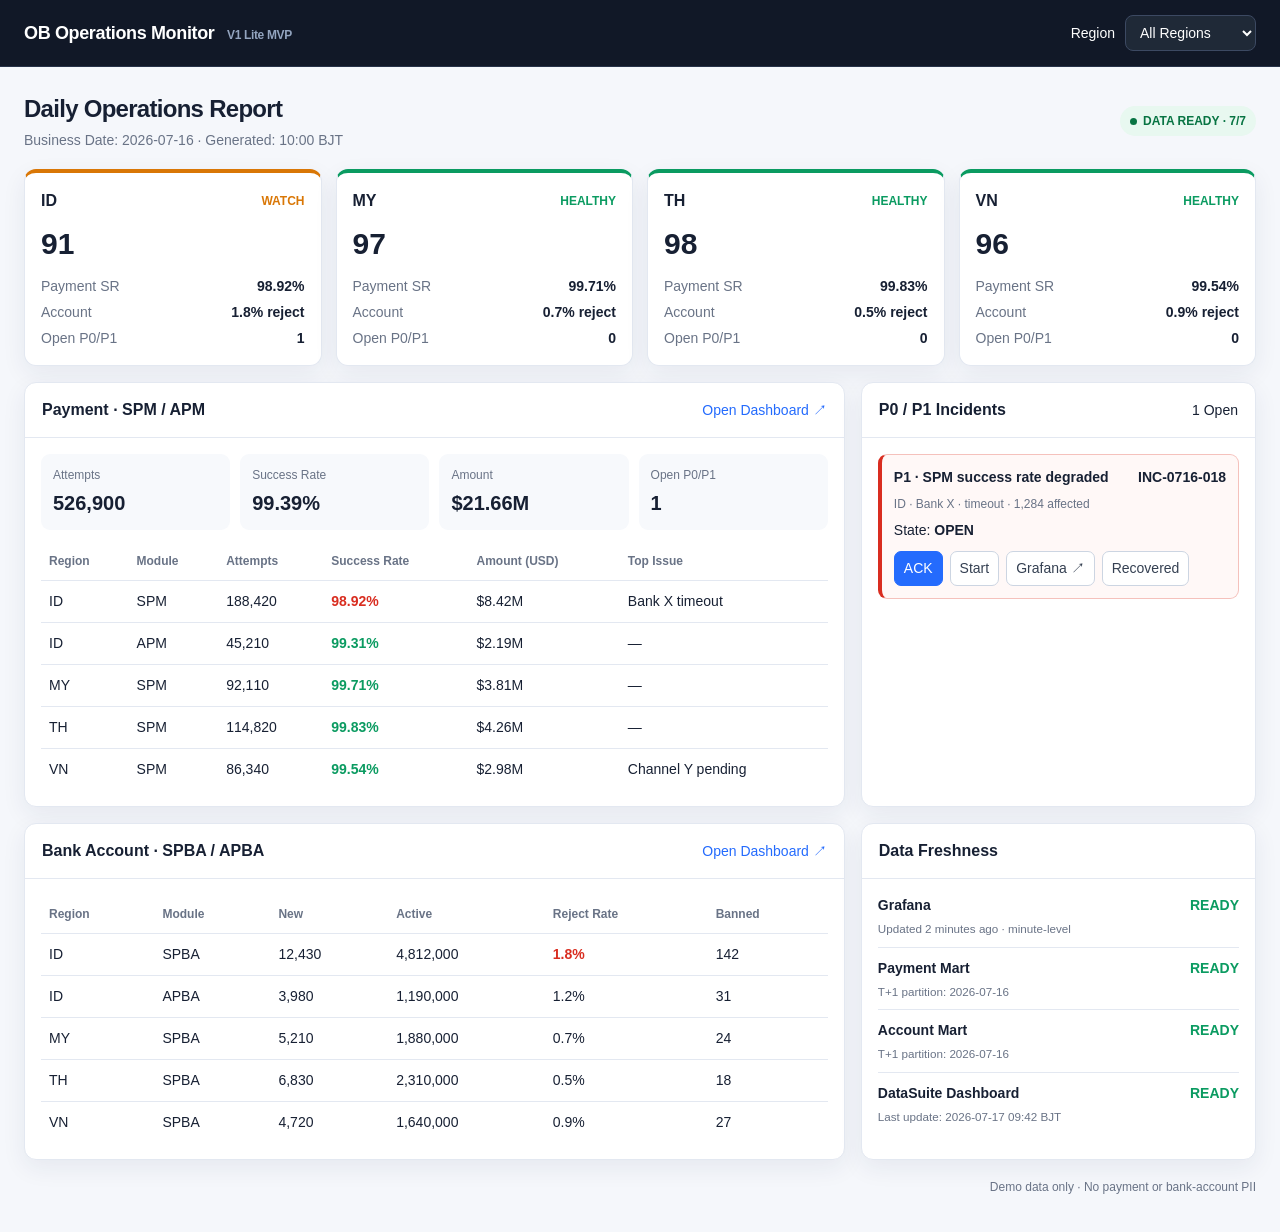
==== prototype/index.html @ 6aca32ee "feat: add minimal OB monitoring HTML MVP" ====
<!doctype html>
<html lang="zh-CN">
<head>
  <meta charset="utf-8">
  <meta name="viewport" content="width=device-width, initial-scale=1">
  <title>OB Operations Monitor · MVP</title>
  <style>
    :root {
      --bg: #f5f7fb;
      --panel: #ffffff;
      --text: #172033;
      --muted: #697386;
      --line: #e3e8f1;
      --blue: #246bfd;
      --green: #0b9b61;
      --amber: #d97706;
      --red: #d92d20;
      --shadow: 0 8px 24px rgba(35, 48, 78, .07);
    }

    * { box-sizing: border-box; }
    body {
      margin: 0;
      color: var(--text);
      background: var(--bg);
      font: 14px/1.5 Inter, ui-sans-serif, -apple-system, BlinkMacSystemFont, "Segoe UI", sans-serif;
    }
    a { color: var(--blue); text-decoration: none; }
    button, select { font: inherit; }

    header {
      color: white;
      background: #111827;
      border-bottom: 1px solid #273248;
    }
    .nav, main { max-width: 1280px; margin: auto; }
    .nav {
      min-height: 66px;
      padding: 14px 24px;
      display: flex;
      align-items: center;
      justify-content: space-between;
      gap: 16px;
    }
    .brand { font-size: 18px; font-weight: 800; letter-spacing: -.02em; }
    .brand small { color: #93a4bf; font-size: 12px; font-weight: 600; margin-left: 8px; }
    .controls { display: flex; align-items: center; gap: 10px; }
    select {
      border: 1px solid #3c4962;
      border-radius: 8px;
      padding: 8px 28px 8px 10px;
      color: white;
      background: #1f2937;
    }

    main { padding: 24px; }
    .statusbar {
      display: flex;
      justify-content: space-between;
      align-items: center;
      gap: 12px;
      margin-bottom: 18px;
    }
    h1 { margin: 0; font-size: 24px; letter-spacing: -.03em; }
    .subtitle { margin: 3px 0 0; color: var(--muted); }
    .badge {
      display: inline-flex;
      align-items: center;
      gap: 6px;
      border-radius: 999px;
      padding: 6px 10px;
      color: #087443;
      background: #e8f8f0;
      font-size: 12px;
      font-weight: 800;
    }
    .dot { width: 7px; height: 7px; border-radius: 50%; background: currentColor; }

    .regions { display: grid; grid-template-columns: repeat(4, 1fr); gap: 14px; }
    .card, .panel {
      background: var(--panel);
      border: 1px solid var(--line);
      border-radius: 12px;
      box-shadow: var(--shadow);
    }
    .region { padding: 16px; border-top: 4px solid var(--green); }
    .region.watch { border-top-color: var(--amber); }
    .region.danger { border-top-color: var(--red); }
    .region-head { display: flex; justify-content: space-between; align-items: center; }
    .region-name { font-size: 16px; font-weight: 850; }
    .health { font-size: 12px; font-weight: 800; color: var(--green); }
    .watch .health { color: var(--amber); }
    .danger .health { color: var(--red); }
    .score { margin: 8px 0 10px; font-size: 30px; font-weight: 850; }
    .metric-line { display: flex; justify-content: space-between; color: var(--muted); margin-top: 5px; }
    .metric-line strong { color: var(--text); }

    .grid { display: grid; grid-template-columns: 1.35fr .65fr; gap: 16px; margin-top: 16px; }
    .panel { overflow: hidden; }
    .panel-head {
      padding: 15px 17px;
      display: flex;
      align-items: center;
      justify-content: space-between;
      border-bottom: 1px solid var(--line);
    }
    .panel-head h2 { margin: 0; font-size: 16px; }
    .panel-body { padding: 16px; }
    .kpis { display: grid; grid-template-columns: repeat(4, 1fr); gap: 10px; }
    .kpi { padding: 12px; border-radius: 9px; background: #f7f9fc; }
    .kpi span { display: block; color: var(--muted); font-size: 12px; }
    .kpi strong { display: block; margin-top: 4px; font-size: 20px; }

    table { width: 100%; border-collapse: collapse; }
    th { color: var(--muted); font-size: 12px; font-weight: 700; text-align: left; }
    th, td { padding: 10px 8px; border-bottom: 1px solid var(--line); white-space: nowrap; }
    tbody tr:last-child td { border-bottom: 0; }
    .down { color: var(--red); font-weight: 750; }
    .up { color: var(--green); font-weight: 750; }

    .incident {
      border: 1px solid #f5c1bc;
      border-left: 4px solid var(--red);
      border-radius: 9px;
      padding: 12px;
      background: #fff8f7;
    }
    .incident-title { display: flex; justify-content: space-between; gap: 8px; font-weight: 800; }
    .incident-meta { margin: 7px 0; color: var(--muted); font-size: 12px; }
    .actions { display: flex; gap: 7px; margin-top: 10px; flex-wrap: wrap; }
    .btn {
      border: 1px solid #ccd5e2;
      border-radius: 7px;
      padding: 6px 9px;
      color: #354052;
      background: white;
      cursor: pointer;
    }
    .btn.primary { border-color: var(--blue); color: white; background: var(--blue); }
    .btn:disabled { opacity: .55; cursor: default; }
    .empty { padding: 24px 10px; text-align: center; color: var(--muted); }

    .freshness { display: grid; gap: 10px; }
    .source { display: grid; grid-template-columns: 1fr auto; gap: 4px; padding-bottom: 9px; border-bottom: 1px solid var(--line); }
    .source:last-child { padding-bottom: 0; border: 0; }
    .source small { color: var(--muted); grid-column: 1 / -1; }
    .ready { color: var(--green); font-weight: 800; }
    .delayed { color: var(--amber); font-weight: 800; }

    .footnote { color: var(--muted); text-align: right; font-size: 12px; margin-top: 18px; }

    @media (max-width: 960px) {
      .regions { grid-template-columns: repeat(2, 1fr); }
      .grid { grid-template-columns: 1fr; }
    }
    @media (max-width: 600px) {
      .nav, .statusbar { align-items: flex-start; flex-direction: column; }
      main { padding: 16px; }
      .regions, .kpis { grid-template-columns: 1fr; }
      .table-wrap { overflow-x: auto; }
    }
  </style>
</head>
<body>
  <header>
    <div class="nav">
      <div class="brand">OB Operations Monitor <small>V1 Lite MVP</small></div>
      <div class="controls">
        <label for="region">Region</label>
        <select id="region">
          <option value="ALL">All Regions</option>
          <option value="ID">ID</option>
          <option value="MY">MY</option>
          <option value="TH">TH</option>
          <option value="VN">VN</option>
        </select>
      </div>
    </div>
  </header>

  <main>
    <section class="statusbar">
      <div>
        <h1>Daily Operations Report</h1>
        <p class="subtitle">Business Date: 2026-07-16 · Generated: 10:00 BJT</p>
      </div>
      <span class="badge"><span class="dot"></span>DATA READY · 7/7</span>
    </section>

    <section class="regions" id="regionCards"></section>

    <section class="grid">
      <div class="panel">
        <div class="panel-head">
          <h2>Payment · SPM / APM</h2>
          <a href="https://datasuite.shopee.io/dashboard/data_portal/e09ed7d9-bc26-47e3-88db-204251894238/normal?menu_id=menu_1747919847017_2" target="_blank" rel="noreferrer">Open Dashboard ↗</a>
        </div>
        <div class="panel-body">
          <div class="kpis" id="paymentKpis"></div>
          <div class="table-wrap" style="margin-top:12px">
            <table>
              <thead><tr><th>Region</th><th>Module</th><th>Attempts</th><th>Success Rate</th><th>Amount (USD)</th><th>Top Issue</th></tr></thead>
              <tbody id="paymentRows"></tbody>
            </table>
          </div>
        </div>
      </div>

      <div class="panel">
        <div class="panel-head"><h2>P0 / P1 Incidents</h2><span id="incidentCount">1 Open</span></div>
        <div class="panel-body" id="incidentList"></div>
      </div>
    </section>

    <section class="grid">
      <div class="panel">
        <div class="panel-head">
          <h2>Bank Account · SPBA / APBA</h2>
          <a href="https://datasuite.shopee.io/dashboard/data_portal/e09ed7d9-bc26-47e3-88db-204251894238/normal?menu_id=menu_1682059294184_24&page=1681712066116_2" target="_blank" rel="noreferrer">Open Dashboard ↗</a>
        </div>
        <div class="panel-body table-wrap">
          <table>
            <thead><tr><th>Region</th><th>Module</th><th>New</th><th>Active</th><th>Reject Rate</th><th>Banned</th></tr></thead>
            <tbody id="accountRows"></tbody>
          </table>
        </div>
      </div>

      <div class="panel">
        <div class="panel-head"><h2>Data Freshness</h2></div>
        <div class="panel-body freshness">
          <div class="source"><strong>Grafana</strong><span class="ready">READY</span><small>Updated 2 minutes ago · minute-level</small></div>
          <div class="source"><strong>Payment Mart</strong><span class="ready">READY</span><small>T+1 partition: 2026-07-16</small></div>
          <div class="source"><strong>Account Mart</strong><span class="ready">READY</span><small>T+1 partition: 2026-07-16</small></div>
          <div class="source"><strong>DataSuite Dashboard</strong><span class="ready">READY</span><small>Last update: 2026-07-17 09:42 BJT</small></div>
        </div>
      </div>
    </section>

    <p class="footnote">Demo data only · No payment or bank-account PII</p>
  </main>

  <script>
    const regions = [
      { code: "ID", score: 91, status: "WATCH", payment: "98.92%", account: "1.8% reject", incidents: 1 },
      { code: "MY", score: 97, status: "HEALTHY", payment: "99.71%", account: "0.7% reject", incidents: 0 },
      { code: "TH", score: 98, status: "HEALTHY", payment: "99.83%", account: "0.5% reject", incidents: 0 },
      { code: "VN", score: 96, status: "HEALTHY", payment: "99.54%", account: "0.9% reject", incidents: 0 }
    ];

    const payments = [
      { region: "ID", module: "SPM", attempts: 188420, sr: 98.92, amount: 8420000, issue: "Bank X timeout" },
      { region: "ID", module: "APM", attempts: 45210, sr: 99.31, amount: 2190000, issue: "—" },
      { region: "MY", module: "SPM", attempts: 92110, sr: 99.71, amount: 3810000, issue: "—" },
      { region: "TH", module: "SPM", attempts: 114820, sr: 99.83, amount: 4260000, issue: "—" },
      { region: "VN", module: "SPM", attempts: 86340, sr: 99.54, amount: 2980000, issue: "Channel Y pending" }
    ];

    const accounts = [
      { region: "ID", module: "SPBA", added: 12430, active: 4812000, reject: 1.8, banned: 142 },
      { region: "ID", module: "APBA", added: 3980, active: 1190000, reject: 1.2, banned: 31 },
      { region: "MY", module: "SPBA", added: 5210, active: 1880000, reject: 0.7, banned: 24 },
      { region: "TH", module: "SPBA", added: 6830, active: 2310000, reject: 0.5, banned: 18 },
      { region: "VN", module: "SPBA", added: 4720, active: 1640000, reject: 0.9, banned: 27 }
    ];

    const incidents = [{ id: "INC-0716-018", region: "ID", severity: "P1", title: "SPM success rate degraded", detail: "Bank X · timeout · 1,284 affected", state: "OPEN" }];
    const number = value => new Intl.NumberFormat("en-US").format(value);
    const money = value => `$${(value / 1000000).toFixed(2)}M`;

    function render(filter = "ALL") {
      const visibleRegions = regions.filter(item => filter === "ALL" || item.code === filter);
      const visiblePayments = payments.filter(item => filter === "ALL" || item.region === filter);
      const visibleAccounts = accounts.filter(item => filter === "ALL" || item.region === filter);
      const visibleIncidents = incidents.filter(item => filter === "ALL" || item.region === filter);

      document.querySelector("#regionCards").innerHTML = visibleRegions.map(item => `
        <article class="card region ${item.status === "WATCH" ? "watch" : ""}">
          <div class="region-head"><span class="region-name">${item.code}</span><span class="health">${item.status}</span></div>
          <div class="score">${item.score}</div>
          <div class="metric-line"><span>Payment SR</span><strong>${item.payment}</strong></div>
          <div class="metric-line"><span>Account</span><strong>${item.account}</strong></div>
          <div class="metric-line"><span>Open P0/P1</span><strong>${item.incidents}</strong></div>
        </article>`).join("");

      const totalAttempts = visiblePayments.reduce((sum, item) => sum + item.attempts, 0);
      const totalAmount = visiblePayments.reduce((sum, item) => sum + item.amount, 0);
      const weightedSr = totalAttempts ? visiblePayments.reduce((sum, item) => sum + item.sr * item.attempts, 0) / totalAttempts : 0;
      document.querySelector("#paymentKpis").innerHTML = [
        ["Attempts", number(totalAttempts)], ["Success Rate", `${weightedSr.toFixed(2)}%`],
        ["Amount", money(totalAmount)], ["Open P0/P1", visibleIncidents.length]
      ].map(([label, value]) => `<div class="kpi"><span>${label}</span><strong>${value}</strong></div>`).join("");

      document.querySelector("#paymentRows").innerHTML = visiblePayments.map(item => `
        <tr><td>${item.region}</td><td>${item.module}</td><td>${number(item.attempts)}</td>
        <td class="${item.sr < 99 ? "down" : "up"}">${item.sr.toFixed(2)}%</td><td>${money(item.amount)}</td><td>${item.issue}</td></tr>`).join("");

      document.querySelector("#accountRows").innerHTML = visibleAccounts.map(item => `
        <tr><td>${item.region}</td><td>${item.module}</td><td>${number(item.added)}</td><td>${number(item.active)}</td>
        <td class="${item.reject > 1.5 ? "down" : ""}">${item.reject.toFixed(1)}%</td><td>${number(item.banned)}</td></tr>`).join("");

      document.querySelector("#incidentCount").textContent = `${visibleIncidents.length} Open`;
      document.querySelector("#incidentList").innerHTML = visibleIncidents.length ? visibleIncidents.map(item => `
        <div class="incident" data-id="${item.id}">
          <div class="incident-title"><span>${item.severity} · ${item.title}</span><span>${item.id}</span></div>
          <div class="incident-meta">${item.region} · ${item.detail}</div>
          <div>State: <strong class="incident-state">${item.state}</strong></div>
          <div class="actions">
            <button class="btn primary" data-action="ACK">ACK</button>
            <button class="btn" data-action="IN_PROGRESS">Start</button>
            <a class="btn" href="https://grafana.shopee.io/d/pFz_MiYHz/outbound-dod" target="_blank" rel="noreferrer">Grafana ↗</a>
            <button class="btn" data-action="RECOVERED">Recovered</button>
          </div>
        </div>`).join("") : `<div class="empty">No open P0/P1 incident</div>`;
    }

    document.querySelector("#region").addEventListener("change", event => render(event.target.value));
    document.querySelector("#incidentList").addEventListener("click", event => {
      const action = event.target.dataset.action;
      if (!action) return;
      const incident = event.target.closest(".incident");
      incident.querySelector(".incident-state").textContent = action;
      incident.querySelectorAll("button").forEach(button => button.disabled = button.dataset.action === action);
    });
    render();
  </script>
</body>
</html>
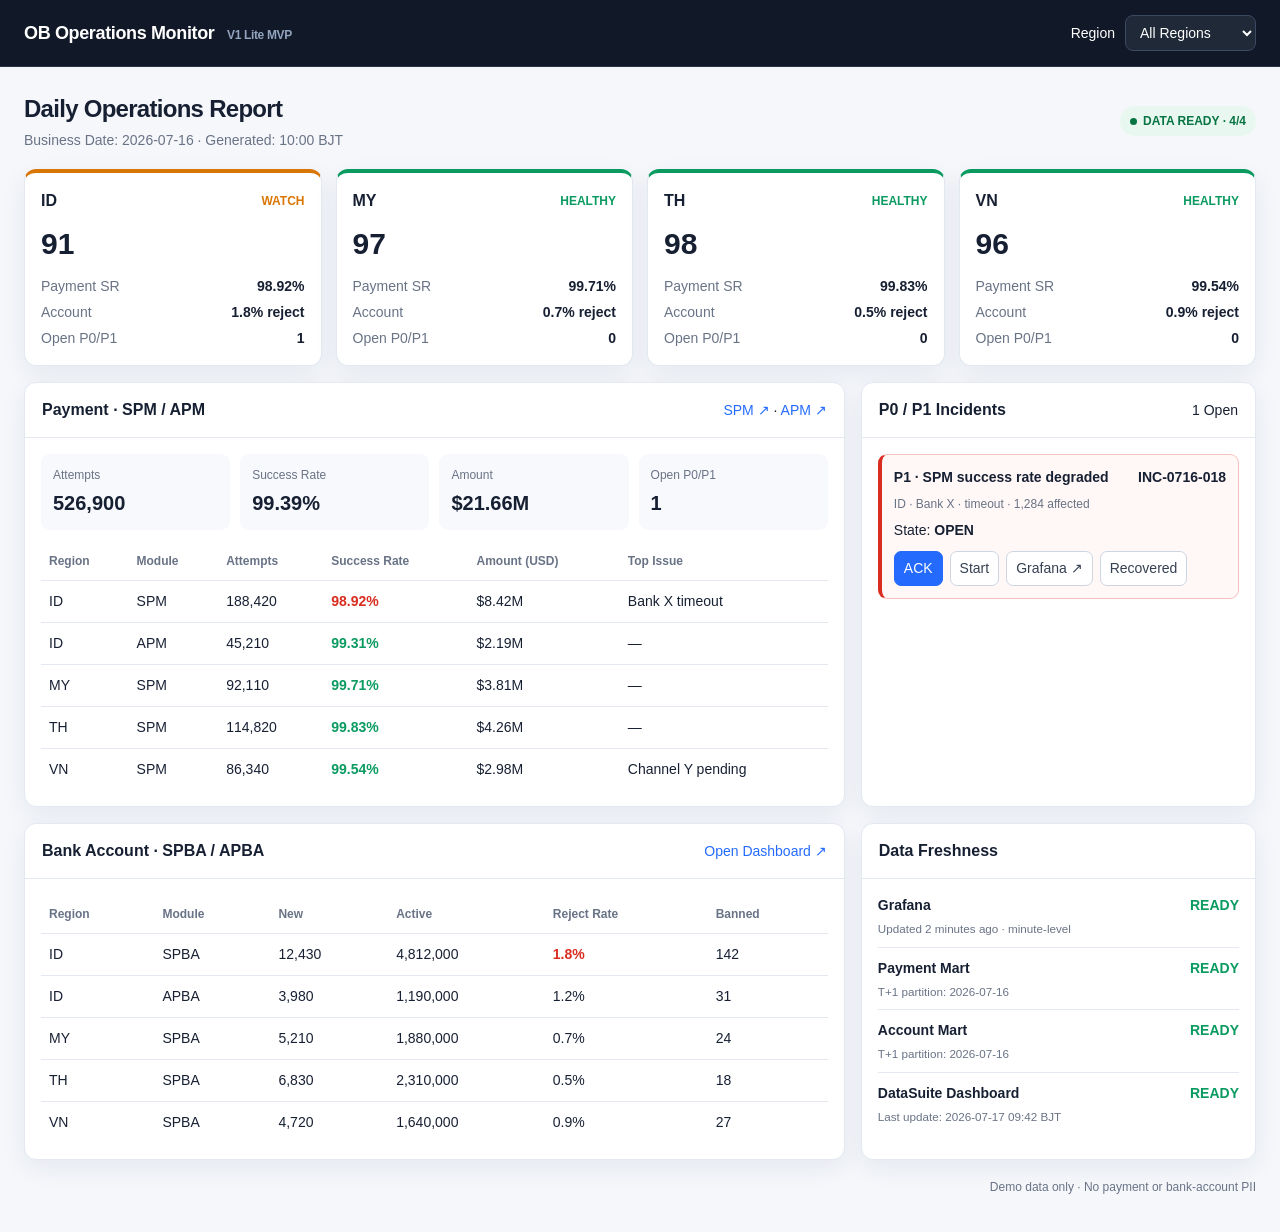
==== commit 6375daf4: "fix: keep MVP incident state consistent" ====
--- a/prototype/index.html
+++ b/prototype/index.html
@@ -1,5 +1,5 @@
 <!doctype html>
-<html lang="zh-CN">
+<html lang="en">
 <head>
   <meta charset="utf-8">
   <meta name="viewport" content="width=device-width, initial-scale=1">
@@ -75,6 +75,7 @@
       font-weight: 800;
     }
     .dot { width: 7px; height: 7px; border-radius: 50%; background: currentColor; }
+    .sr-only { position: absolute; width: 1px; height: 1px; padding: 0; margin: -1px; overflow: hidden; clip: rect(0, 0, 0, 0); white-space: nowrap; border: 0; }
 
     .regions { display: grid; grid-template-columns: repeat(4, 1fr); gap: 14px; }
     .card, .panel {
@@ -184,7 +185,7 @@
         <h1>Daily Operations Report</h1>
         <p class="subtitle">Business Date: 2026-07-16 · Generated: 10:00 BJT</p>
       </div>
-      <span class="badge"><span class="dot"></span>DATA READY · 7/7</span>
+      <span class="badge"><span class="dot"></span>DATA READY · 4/4</span>
     </section>
 
     <section class="regions" id="regionCards"></section>
@@ -193,13 +194,18 @@
       <div class="panel">
         <div class="panel-head">
           <h2>Payment · SPM / APM</h2>
-          <a href="https://datasuite.shopee.io/dashboard/data_portal/e09ed7d9-bc26-47e3-88db-204251894238/normal?menu_id=menu_1747919847017_2" target="_blank" rel="noreferrer">Open Dashboard ↗</a>
+          <span>
+            <a href="https://datasuite.shopee.io/dashboard/data_portal/e09ed7d9-bc26-47e3-88db-204251894238/normal?menu_id=menu_1747919847017_2" target="_blank" rel="noreferrer">SPM ↗</a>
+            ·
+            <a href="https://datasuite.shopee.io/dashboard/data_portal/e09ed7d9-bc26-47e3-88db-204251894238/normal?menu_id=menu_1747919922876_31" target="_blank" rel="noreferrer">APM ↗</a>
+          </span>
         </div>
         <div class="panel-body">
           <div class="kpis" id="paymentKpis"></div>
           <div class="table-wrap" style="margin-top:12px">
             <table>
-              <thead><tr><th>Region</th><th>Module</th><th>Attempts</th><th>Success Rate</th><th>Amount (USD)</th><th>Top Issue</th></tr></thead>
+              <caption class="sr-only">Outbound payment performance by region and module</caption>
+              <thead><tr><th scope="col">Region</th><th scope="col">Module</th><th scope="col">Attempts</th><th scope="col">Success Rate</th><th scope="col">Amount (USD)</th><th scope="col">Top Issue</th></tr></thead>
               <tbody id="paymentRows"></tbody>
             </table>
           </div>
@@ -220,7 +226,8 @@
         </div>
         <div class="panel-body table-wrap">
           <table>
-            <thead><tr><th>Region</th><th>Module</th><th>New</th><th>Active</th><th>Reject Rate</th><th>Banned</th></tr></thead>
+            <caption class="sr-only">Payout bank account health by region and module</caption>
+            <thead><tr><th scope="col">Region</th><th scope="col">Module</th><th scope="col">New</th><th scope="col">Active</th><th scope="col">Reject Rate</th><th scope="col">Banned</th></tr></thead>
             <tbody id="accountRows"></tbody>
           </table>
         </div>
@@ -268,11 +275,15 @@
     const number = value => new Intl.NumberFormat("en-US").format(value);
     const money = value => `$${(value / 1000000).toFixed(2)}M`;
 
+    let currentFilter = "ALL";
+
     function render(filter = "ALL") {
+      currentFilter = filter;
+      const activeIncidents = incidents.filter(item => item.state !== "RECOVERED");
       const visibleRegions = regions.filter(item => filter === "ALL" || item.code === filter);
       const visiblePayments = payments.filter(item => filter === "ALL" || item.region === filter);
       const visibleAccounts = accounts.filter(item => filter === "ALL" || item.region === filter);
-      const visibleIncidents = incidents.filter(item => filter === "ALL" || item.region === filter);
+      const visibleIncidents = activeIncidents.filter(item => filter === "ALL" || item.region === filter);
 
       document.querySelector("#regionCards").innerHTML = visibleRegions.map(item => `
         <article class="card region ${item.status === "WATCH" ? "watch" : ""}">
@@ -280,7 +291,7 @@
           <div class="score">${item.score}</div>
           <div class="metric-line"><span>Payment SR</span><strong>${item.payment}</strong></div>
           <div class="metric-line"><span>Account</span><strong>${item.account}</strong></div>
-          <div class="metric-line"><span>Open P0/P1</span><strong>${item.incidents}</strong></div>
+          <div class="metric-line"><span>Open P0/P1</span><strong>${activeIncidents.filter(incident => incident.region === item.code).length}</strong></div>
         </article>`).join("");
 
       const totalAttempts = visiblePayments.reduce((sum, item) => sum + item.attempts, 0);
@@ -306,8 +317,8 @@
           <div class="incident-meta">${item.region} · ${item.detail}</div>
           <div>State: <strong class="incident-state">${item.state}</strong></div>
           <div class="actions">
-            <button class="btn primary" data-action="ACK">ACK</button>
-            <button class="btn" data-action="IN_PROGRESS">Start</button>
+            <button class="btn primary" data-action="ACK" ${item.state === "ACK" ? "disabled" : ""}>ACK</button>
+            <button class="btn" data-action="IN_PROGRESS" ${item.state === "IN_PROGRESS" ? "disabled" : ""}>Start</button>
             <a class="btn" href="https://grafana.shopee.io/d/pFz_MiYHz/outbound-dod" target="_blank" rel="noreferrer">Grafana ↗</a>
             <button class="btn" data-action="RECOVERED">Recovered</button>
           </div>
@@ -318,9 +329,11 @@
     document.querySelector("#incidentList").addEventListener("click", event => {
       const action = event.target.dataset.action;
       if (!action) return;
-      const incident = event.target.closest(".incident");
-      incident.querySelector(".incident-state").textContent = action;
-      incident.querySelectorAll("button").forEach(button => button.disabled = button.dataset.action === action);
+      const incidentElement = event.target.closest(".incident");
+      const incident = incidents.find(item => item.id === incidentElement.dataset.id);
+      if (!incident) return;
+      incident.state = action;
+      render(currentFilter);
     });
     render();
   </script>
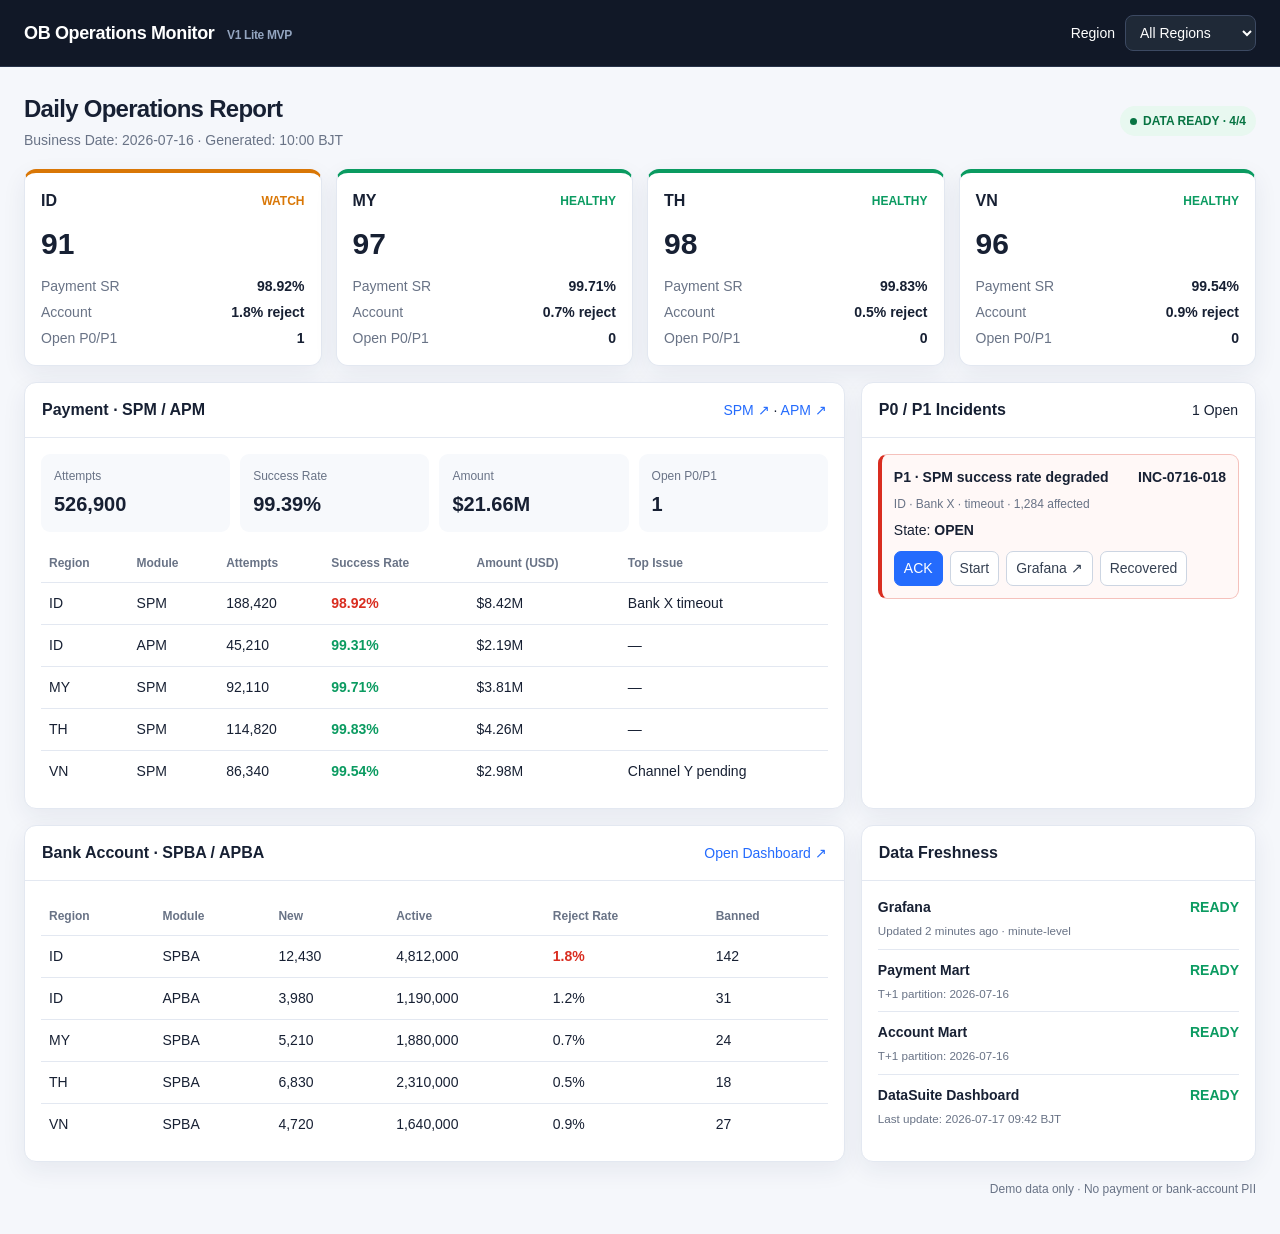
==== commit 99e00527: "feat: add shared regional dashboard data" ====
--- a/prototype/index.html
+++ b/prototype/index.html
@@ -4,163 +4,7 @@
   <meta charset="utf-8">
   <meta name="viewport" content="width=device-width, initial-scale=1">
   <title>OB Operations Monitor · MVP</title>
-  <style>
-    :root {
-      --bg: #f5f7fb;
-      --panel: #ffffff;
-      --text: #172033;
-      --muted: #697386;
-      --line: #e3e8f1;
-      --blue: #246bfd;
-      --green: #0b9b61;
-      --amber: #d97706;
-      --red: #d92d20;
-      --shadow: 0 8px 24px rgba(35, 48, 78, .07);
-    }
-
-    * { box-sizing: border-box; }
-    body {
-      margin: 0;
-      color: var(--text);
-      background: var(--bg);
-      font: 14px/1.5 Inter, ui-sans-serif, -apple-system, BlinkMacSystemFont, "Segoe UI", sans-serif;
-    }
-    a { color: var(--blue); text-decoration: none; }
-    button, select { font: inherit; }
-
-    header {
-      color: white;
-      background: #111827;
-      border-bottom: 1px solid #273248;
-    }
-    .nav, main { max-width: 1280px; margin: auto; }
-    .nav {
-      min-height: 66px;
-      padding: 14px 24px;
-      display: flex;
-      align-items: center;
-      justify-content: space-between;
-      gap: 16px;
-    }
-    .brand { font-size: 18px; font-weight: 800; letter-spacing: -.02em; }
-    .brand small { color: #93a4bf; font-size: 12px; font-weight: 600; margin-left: 8px; }
-    .controls { display: flex; align-items: center; gap: 10px; }
-    select {
-      border: 1px solid #3c4962;
-      border-radius: 8px;
-      padding: 8px 28px 8px 10px;
-      color: white;
-      background: #1f2937;
-    }
-
-    main { padding: 24px; }
-    .statusbar {
-      display: flex;
-      justify-content: space-between;
-      align-items: center;
-      gap: 12px;
-      margin-bottom: 18px;
-    }
-    h1 { margin: 0; font-size: 24px; letter-spacing: -.03em; }
-    .subtitle { margin: 3px 0 0; color: var(--muted); }
-    .badge {
-      display: inline-flex;
-      align-items: center;
-      gap: 6px;
-      border-radius: 999px;
-      padding: 6px 10px;
-      color: #087443;
-      background: #e8f8f0;
-      font-size: 12px;
-      font-weight: 800;
-    }
-    .dot { width: 7px; height: 7px; border-radius: 50%; background: currentColor; }
-    .sr-only { position: absolute; width: 1px; height: 1px; padding: 0; margin: -1px; overflow: hidden; clip: rect(0, 0, 0, 0); white-space: nowrap; border: 0; }
-
-    .regions { display: grid; grid-template-columns: repeat(4, 1fr); gap: 14px; }
-    .card, .panel {
-      background: var(--panel);
-      border: 1px solid var(--line);
-      border-radius: 12px;
-      box-shadow: var(--shadow);
-    }
-    .region { padding: 16px; border-top: 4px solid var(--green); }
-    .region.watch { border-top-color: var(--amber); }
-    .region.danger { border-top-color: var(--red); }
-    .region-head { display: flex; justify-content: space-between; align-items: center; }
-    .region-name { font-size: 16px; font-weight: 850; }
-    .health { font-size: 12px; font-weight: 800; color: var(--green); }
-    .watch .health { color: var(--amber); }
-    .danger .health { color: var(--red); }
-    .score { margin: 8px 0 10px; font-size: 30px; font-weight: 850; }
-    .metric-line { display: flex; justify-content: space-between; color: var(--muted); margin-top: 5px; }
-    .metric-line strong { color: var(--text); }
-
-    .grid { display: grid; grid-template-columns: 1.35fr .65fr; gap: 16px; margin-top: 16px; }
-    .panel { overflow: hidden; }
-    .panel-head {
-      padding: 15px 17px;
-      display: flex;
-      align-items: center;
-      justify-content: space-between;
-      border-bottom: 1px solid var(--line);
-    }
-    .panel-head h2 { margin: 0; font-size: 16px; }
-    .panel-body { padding: 16px; }
-    .kpis { display: grid; grid-template-columns: repeat(4, 1fr); gap: 10px; }
-    .kpi { padding: 12px; border-radius: 9px; background: #f7f9fc; }
-    .kpi span { display: block; color: var(--muted); font-size: 12px; }
-    .kpi strong { display: block; margin-top: 4px; font-size: 20px; }
-
-    table { width: 100%; border-collapse: collapse; }
-    th { color: var(--muted); font-size: 12px; font-weight: 700; text-align: left; }
-    th, td { padding: 10px 8px; border-bottom: 1px solid var(--line); white-space: nowrap; }
-    tbody tr:last-child td { border-bottom: 0; }
-    .down { color: var(--red); font-weight: 750; }
-    .up { color: var(--green); font-weight: 750; }
-
-    .incident {
-      border: 1px solid #f5c1bc;
-      border-left: 4px solid var(--red);
-      border-radius: 9px;
-      padding: 12px;
-      background: #fff8f7;
-    }
-    .incident-title { display: flex; justify-content: space-between; gap: 8px; font-weight: 800; }
-    .incident-meta { margin: 7px 0; color: var(--muted); font-size: 12px; }
-    .actions { display: flex; gap: 7px; margin-top: 10px; flex-wrap: wrap; }
-    .btn {
-      border: 1px solid #ccd5e2;
-      border-radius: 7px;
-      padding: 6px 9px;
-      color: #354052;
-      background: white;
-      cursor: pointer;
-    }
-    .btn.primary { border-color: var(--blue); color: white; background: var(--blue); }
-    .btn:disabled { opacity: .55; cursor: default; }
-    .empty { padding: 24px 10px; text-align: center; color: var(--muted); }
-
-    .freshness { display: grid; gap: 10px; }
-    .source { display: grid; grid-template-columns: 1fr auto; gap: 4px; padding-bottom: 9px; border-bottom: 1px solid var(--line); }
-    .source:last-child { padding-bottom: 0; border: 0; }
-    .source small { color: var(--muted); grid-column: 1 / -1; }
-    .ready { color: var(--green); font-weight: 800; }
-    .delayed { color: var(--amber); font-weight: 800; }
-
-    .footnote { color: var(--muted); text-align: right; font-size: 12px; margin-top: 18px; }
-
-    @media (max-width: 960px) {
-      .regions { grid-template-columns: repeat(2, 1fr); }
-      .grid { grid-template-columns: 1fr; }
-    }
-    @media (max-width: 600px) {
-      .nav, .statusbar { align-items: flex-start; flex-direction: column; }
-      main { padding: 16px; }
-      .regions, .kpis { grid-template-columns: 1fr; }
-      .table-wrap { overflow-x: auto; }
-    }
-  </style>
+  <link rel="stylesheet" href="assets/styles.css">
 </head>
 <body>
   <header>
@@ -202,7 +46,7 @@
         </div>
         <div class="panel-body">
           <div class="kpis" id="paymentKpis"></div>
-          <div class="table-wrap" style="margin-top:12px">
+          <div class="table-wrap space-top">
             <table>
               <caption class="sr-only">Outbound payment performance by region and module</caption>
               <thead><tr><th scope="col">Region</th><th scope="col">Module</th><th scope="col">Attempts</th><th scope="col">Success Rate</th><th scope="col">Amount (USD)</th><th scope="col">Top Issue</th></tr></thead>
--- a/prototype/assets/styles.css
+++ b/prototype/assets/styles.css
@@ -0,0 +1,193 @@
+:root {
+  --bg: #f5f7fb;
+  --panel: #ffffff;
+  --text: #172033;
+  --muted: #697386;
+  --line: #e3e8f1;
+  --blue: #246bfd;
+  --green: #0b9b61;
+  --amber: #d97706;
+  --red: #d92d20;
+  --shadow: 0 8px 24px rgba(35, 48, 78, .07);
+}
+
+* { box-sizing: border-box; }
+
+body {
+  margin: 0;
+  color: var(--text);
+  background: var(--bg);
+  font: 14px/1.5 Inter, ui-sans-serif, -apple-system, BlinkMacSystemFont, "Segoe UI", sans-serif;
+}
+
+a { color: var(--blue); text-decoration: none; }
+button, select { font: inherit; }
+
+a:focus-visible,
+button:focus-visible,
+select:focus-visible {
+  outline: 3px solid rgba(36, 107, 253, .35);
+  outline-offset: 2px;
+}
+
+header {
+  color: white;
+  background: #111827;
+  border-bottom: 1px solid #273248;
+}
+
+.nav,
+main { max-width: 1280px; margin: auto; }
+
+.nav {
+  min-height: 66px;
+  padding: 14px 24px;
+  display: flex;
+  align-items: center;
+  justify-content: space-between;
+  gap: 16px;
+}
+
+.brand { font-size: 18px; font-weight: 800; letter-spacing: -.02em; }
+.brand small { color: #93a4bf; font-size: 12px; font-weight: 600; margin-left: 8px; }
+.controls { display: flex; align-items: center; gap: 10px; }
+
+select {
+  border: 1px solid #3c4962;
+  border-radius: 8px;
+  padding: 8px 28px 8px 10px;
+  color: white;
+  background: #1f2937;
+}
+
+main { padding: 24px; }
+
+.statusbar {
+  display: flex;
+  justify-content: space-between;
+  align-items: center;
+  gap: 12px;
+  margin-bottom: 18px;
+}
+
+h1 { margin: 0; font-size: 24px; letter-spacing: -.03em; }
+.subtitle { margin: 3px 0 0; color: var(--muted); }
+
+.badge {
+  display: inline-flex;
+  align-items: center;
+  gap: 6px;
+  border-radius: 999px;
+  padding: 6px 10px;
+  color: #087443;
+  background: #e8f8f0;
+  font-size: 12px;
+  font-weight: 800;
+}
+
+.dot { width: 7px; height: 7px; border-radius: 50%; background: currentColor; }
+.sr-only { position: absolute; width: 1px; height: 1px; padding: 0; margin: -1px; overflow: hidden; clip: rect(0, 0, 0, 0); white-space: nowrap; border: 0; }
+.space-top { margin-top: 12px; }
+
+.regions { display: grid; grid-template-columns: repeat(4, minmax(0, 1fr)); gap: 14px; }
+.card,
+.panel {
+  background: var(--panel);
+  border: 1px solid var(--line);
+  border-radius: 12px;
+  box-shadow: var(--shadow);
+}
+
+.region { display: block; padding: 16px; border-top: 4px solid var(--green); color: inherit; }
+.region:hover { border-color: #cbd5e1; border-top-color: var(--green); box-shadow: 0 10px 28px rgba(35, 48, 78, .12); }
+.region.watch { border-top-color: var(--amber); }
+.region.danger,
+.region.critical { border-top-color: var(--red); }
+.region-head { display: flex; justify-content: space-between; align-items: center; }
+.region-name { font-size: 16px; font-weight: 850; }
+.health { font-size: 12px; font-weight: 800; color: var(--green); }
+.watch .health { color: var(--amber); }
+.danger .health,
+.critical .health { color: var(--red); }
+.score { margin: 8px 0 10px; font-size: 30px; font-weight: 850; }
+.metric-line { display: flex; justify-content: space-between; gap: 12px; color: var(--muted); margin-top: 5px; }
+.metric-line strong { color: var(--text); text-align: right; }
+
+.grid { display: grid; grid-template-columns: 1.35fr .65fr; gap: 16px; margin-top: 16px; }
+.panel { overflow: hidden; }
+.panel-head { padding: 15px 17px; display: flex; align-items: center; justify-content: space-between; gap: 12px; border-bottom: 1px solid var(--line); }
+.panel-head h2 { margin: 0; font-size: 16px; }
+.panel-body { padding: 16px; }
+
+.kpis { display: grid; grid-template-columns: repeat(4, minmax(0, 1fr)); gap: 10px; }
+.kpi { padding: 12px; border: 1px solid transparent; border-radius: 9px; background: #f7f9fc; }
+.kpi span { display: block; color: var(--muted); font-size: 12px; }
+.kpi strong { display: block; margin-top: 4px; font-size: 20px; }
+
+.filters { display: grid; grid-template-columns: repeat(4, minmax(140px, 1fr)); gap: 10px; margin-bottom: 14px; }
+.filter { display: grid; gap: 5px; color: var(--muted); font-size: 12px; font-weight: 700; }
+.filter select { width: 100%; color: var(--text); background: white; border-color: var(--line); }
+
+table { width: 100%; border-collapse: collapse; }
+th { color: var(--muted); font-size: 12px; font-weight: 700; text-align: left; }
+th,
+td { padding: 10px 8px; border-bottom: 1px solid var(--line); white-space: nowrap; }
+tbody tr:last-child td { border-bottom: 0; }
+tbody tr:hover { background: #f8fafc; }
+.down { color: var(--red); font-weight: 750; }
+.up { color: var(--green); font-weight: 750; }
+
+.exceptions { display: grid; gap: 10px; }
+.exception-card { padding: 12px; border: 1px solid #f1d29f; border-left: 4px solid var(--amber); border-radius: 9px; background: #fffbeb; }
+.exception-card.critical { border-color: #f5c1bc; border-left-color: var(--red); background: #fff8f7; }
+.exception-title { display: flex; justify-content: space-between; gap: 10px; font-weight: 800; }
+.exception-meta { margin-top: 6px; color: var(--muted); font-size: 12px; }
+
+.incident { border: 1px solid #f5c1bc; border-left: 4px solid var(--red); border-radius: 9px; padding: 12px; background: #fff8f7; }
+.incident-title { display: flex; justify-content: space-between; gap: 8px; font-weight: 800; }
+.incident-meta { margin: 7px 0; color: var(--muted); font-size: 12px; }
+.actions { display: flex; gap: 7px; margin-top: 10px; flex-wrap: wrap; }
+.btn { display: inline-block; border: 1px solid #ccd5e2; border-radius: 7px; padding: 6px 9px; color: #354052; background: white; cursor: pointer; }
+.btn.primary { border-color: var(--blue); color: white; background: var(--blue); }
+.btn:disabled { opacity: .55; cursor: default; }
+.empty { padding: 24px 10px; text-align: center; color: var(--muted); }
+
+.trend { width: 100%; min-height: 220px; }
+.trend svg { display: block; width: 100%; height: auto; overflow: visible; }
+.trend-grid { stroke: var(--line); stroke-width: 1; }
+.trend-line { fill: none; stroke: var(--blue); stroke-width: 3; stroke-linecap: round; stroke-linejoin: round; }
+.trend-line.secondary { stroke: var(--green); }
+.trend-point { fill: white; stroke: currentColor; stroke-width: 2; }
+.trend-label { fill: var(--muted); font-size: 11px; }
+
+.freshness { display: grid; gap: 10px; }
+.source { display: grid; grid-template-columns: 1fr auto; gap: 4px; padding-bottom: 9px; border-bottom: 1px solid var(--line); }
+.source:last-child { padding-bottom: 0; border: 0; }
+.source small { color: var(--muted); grid-column: 1 / -1; }
+.ready { color: var(--green); font-weight: 800; }
+.delayed { color: var(--amber); font-weight: 800; }
+.footnote { color: var(--muted); text-align: right; font-size: 12px; margin-top: 18px; }
+
+@media (max-width: 960px) {
+  .regions { grid-template-columns: repeat(2, minmax(0, 1fr)); }
+  .grid { grid-template-columns: 1fr; }
+  .filters { grid-template-columns: repeat(2, minmax(0, 1fr)); }
+}
+
+@media (max-width: 600px) {
+  .nav,
+  .statusbar { align-items: flex-start; flex-direction: column; }
+  .controls { width: 100%; justify-content: space-between; }
+  main { padding: 16px; }
+  .regions,
+  .kpis,
+  .filters { grid-template-columns: 1fr; }
+  .panel-head { align-items: flex-start; flex-direction: column; }
+  .table-wrap { overflow-x: auto; -webkit-overflow-scrolling: touch; }
+  .exception-title,
+  .incident-title { flex-direction: column; }
+}
+
+@media (prefers-reduced-motion: no-preference) {
+  .region { transition: border-color .16s ease, box-shadow .16s ease; }
+}
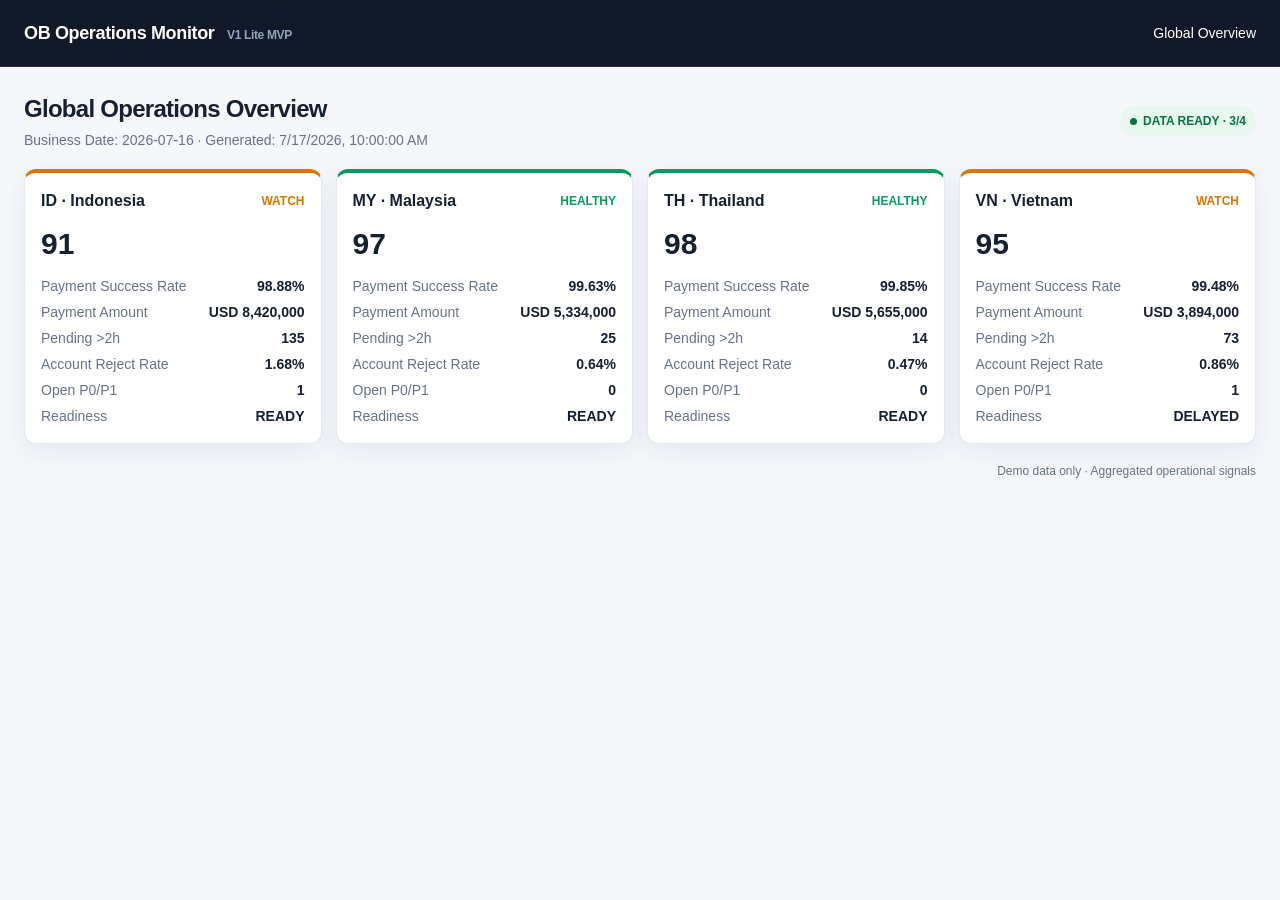
==== commit 77c7e165: "feat: add global OB operations overview" ====
--- a/prototype/index.html
+++ b/prototype/index.html
@@ -3,183 +3,78 @@
 <head>
   <meta charset="utf-8">
   <meta name="viewport" content="width=device-width, initial-scale=1">
-  <title>OB Operations Monitor · MVP</title>
+  <title>Global Overview · OB Operations Monitor</title>
   <link rel="stylesheet" href="assets/styles.css">
+  <script src="assets/global.js" defer></script>
 </head>
 <body>
   <header>
     <div class="nav">
       <div class="brand">OB Operations Monitor <small>V1 Lite MVP</small></div>
-      <div class="controls">
-        <label for="region">Region</label>
-        <select id="region">
-          <option value="ALL">All Regions</option>
-          <option value="ID">ID</option>
-          <option value="MY">MY</option>
-          <option value="TH">TH</option>
-          <option value="VN">VN</option>
-        </select>
-      </div>
+      <span>Global Overview</span>
     </div>
   </header>
 
   <main>
-    <section class="statusbar">
+    <section class="statusbar" aria-labelledby="pageTitle">
       <div>
-        <h1>Daily Operations Report</h1>
-        <p class="subtitle">Business Date: 2026-07-16 · Generated: 10:00 BJT</p>
+        <h1 id="pageTitle">Global Operations Overview</h1>
+        <p class="subtitle" id="reportMetadata">T+1 regional payment and bank-account health</p>
       </div>
-      <span class="badge"><span class="dot"></span>DATA READY · 4/4</span>
+      <span class="badge" id="readinessSummary"><span class="dot"></span>LOADING DATA</span>
     </section>
 
-    <section class="regions" id="regionCards"></section>
+    <p id="loadingState" role="status">Loading regional operations data…</p>
+    <p id="errorState" class="panel panel-body down" role="alert" hidden>
+      Regional data could not be loaded. Refresh the page to try again.
+    </p>
 
-    <section class="grid">
-      <div class="panel">
-        <div class="panel-head">
-          <h2>Payment · SPM / APM</h2>
-          <span>
-            <a href="https://datasuite.shopee.io/dashboard/data_portal/e09ed7d9-bc26-47e3-88db-204251894238/normal?menu_id=menu_1747919847017_2" target="_blank" rel="noreferrer">SPM ↗</a>
-            ·
-            <a href="https://datasuite.shopee.io/dashboard/data_portal/e09ed7d9-bc26-47e3-88db-204251894238/normal?menu_id=menu_1747919922876_31" target="_blank" rel="noreferrer">APM ↗</a>
-          </span>
-        </div>
-        <div class="panel-body">
-          <div class="kpis" id="paymentKpis"></div>
-          <div class="table-wrap space-top">
-            <table>
-              <caption class="sr-only">Outbound payment performance by region and module</caption>
-              <thead><tr><th scope="col">Region</th><th scope="col">Module</th><th scope="col">Attempts</th><th scope="col">Success Rate</th><th scope="col">Amount (USD)</th><th scope="col">Top Issue</th></tr></thead>
-              <tbody id="paymentRows"></tbody>
-            </table>
-          </div>
-        </div>
+    <nav aria-label="Region dashboards">
+      <div class="regions" id="regionCards" aria-busy="true">
+        <a class="card region" href="regions/id.html" aria-label="View Indonesia (ID) operations dashboard">
+          <div class="region-head"><span class="region-name">ID</span><span class="health">LOADING</span></div>
+          <div class="score">—</div>
+          <div class="metric-line"><span>Payment Success Rate</span><strong>—</strong></div>
+          <div class="metric-line"><span>Payment Amount</span><strong>—</strong></div>
+          <div class="metric-line"><span>Pending >2h</span><strong>—</strong></div>
+          <div class="metric-line"><span>Account Reject Rate</span><strong>—</strong></div>
+          <div class="metric-line"><span>Open P0/P1</span><strong>—</strong></div>
+          <div class="metric-line"><span>Readiness</span><strong>—</strong></div>
+        </a>
+        <a class="card region" href="regions/my.html" aria-label="View Malaysia (MY) operations dashboard">
+          <div class="region-head"><span class="region-name">MY</span><span class="health">LOADING</span></div>
+          <div class="score">—</div>
+          <div class="metric-line"><span>Payment Success Rate</span><strong>—</strong></div>
+          <div class="metric-line"><span>Payment Amount</span><strong>—</strong></div>
+          <div class="metric-line"><span>Pending >2h</span><strong>—</strong></div>
+          <div class="metric-line"><span>Account Reject Rate</span><strong>—</strong></div>
+          <div class="metric-line"><span>Open P0/P1</span><strong>—</strong></div>
+          <div class="metric-line"><span>Readiness</span><strong>—</strong></div>
+        </a>
+        <a class="card region" href="regions/th.html" aria-label="View Thailand (TH) operations dashboard">
+          <div class="region-head"><span class="region-name">TH</span><span class="health">LOADING</span></div>
+          <div class="score">—</div>
+          <div class="metric-line"><span>Payment Success Rate</span><strong>—</strong></div>
+          <div class="metric-line"><span>Payment Amount</span><strong>—</strong></div>
+          <div class="metric-line"><span>Pending >2h</span><strong>—</strong></div>
+          <div class="metric-line"><span>Account Reject Rate</span><strong>—</strong></div>
+          <div class="metric-line"><span>Open P0/P1</span><strong>—</strong></div>
+          <div class="metric-line"><span>Readiness</span><strong>—</strong></div>
+        </a>
+        <a class="card region" href="regions/vn.html" aria-label="View Vietnam (VN) operations dashboard">
+          <div class="region-head"><span class="region-name">VN</span><span class="health">LOADING</span></div>
+          <div class="score">—</div>
+          <div class="metric-line"><span>Payment Success Rate</span><strong>—</strong></div>
+          <div class="metric-line"><span>Payment Amount</span><strong>—</strong></div>
+          <div class="metric-line"><span>Pending >2h</span><strong>—</strong></div>
+          <div class="metric-line"><span>Account Reject Rate</span><strong>—</strong></div>
+          <div class="metric-line"><span>Open P0/P1</span><strong>—</strong></div>
+          <div class="metric-line"><span>Readiness</span><strong>—</strong></div>
+        </a>
       </div>
+    </nav>
 
-      <div class="panel">
-        <div class="panel-head"><h2>P0 / P1 Incidents</h2><span id="incidentCount">1 Open</span></div>
-        <div class="panel-body" id="incidentList"></div>
-      </div>
-    </section>
-
-    <section class="grid">
-      <div class="panel">
-        <div class="panel-head">
-          <h2>Bank Account · SPBA / APBA</h2>
-          <a href="https://datasuite.shopee.io/dashboard/data_portal/e09ed7d9-bc26-47e3-88db-204251894238/normal?menu_id=menu_1682059294184_24&page=1681712066116_2" target="_blank" rel="noreferrer">Open Dashboard ↗</a>
-        </div>
-        <div class="panel-body table-wrap">
-          <table>
-            <caption class="sr-only">Payout bank account health by region and module</caption>
-            <thead><tr><th scope="col">Region</th><th scope="col">Module</th><th scope="col">New</th><th scope="col">Active</th><th scope="col">Reject Rate</th><th scope="col">Banned</th></tr></thead>
-            <tbody id="accountRows"></tbody>
-          </table>
-        </div>
-      </div>
-
-      <div class="panel">
-        <div class="panel-head"><h2>Data Freshness</h2></div>
-        <div class="panel-body freshness">
-          <div class="source"><strong>Grafana</strong><span class="ready">READY</span><small>Updated 2 minutes ago · minute-level</small></div>
-          <div class="source"><strong>Payment Mart</strong><span class="ready">READY</span><small>T+1 partition: 2026-07-16</small></div>
-          <div class="source"><strong>Account Mart</strong><span class="ready">READY</span><small>T+1 partition: 2026-07-16</small></div>
-          <div class="source"><strong>DataSuite Dashboard</strong><span class="ready">READY</span><small>Last update: 2026-07-17 09:42 BJT</small></div>
-        </div>
-      </div>
-    </section>
-
-    <p class="footnote">Demo data only · No payment or bank-account PII</p>
+    <p class="footnote">Demo data only · Aggregated operational signals</p>
   </main>
-
-  <script>
-    const regions = [
-      { code: "ID", score: 91, status: "WATCH", payment: "98.92%", account: "1.8% reject", incidents: 1 },
-      { code: "MY", score: 97, status: "HEALTHY", payment: "99.71%", account: "0.7% reject", incidents: 0 },
-      { code: "TH", score: 98, status: "HEALTHY", payment: "99.83%", account: "0.5% reject", incidents: 0 },
-      { code: "VN", score: 96, status: "HEALTHY", payment: "99.54%", account: "0.9% reject", incidents: 0 }
-    ];
-
-    const payments = [
-      { region: "ID", module: "SPM", attempts: 188420, sr: 98.92, amount: 8420000, issue: "Bank X timeout" },
-      { region: "ID", module: "APM", attempts: 45210, sr: 99.31, amount: 2190000, issue: "—" },
-      { region: "MY", module: "SPM", attempts: 92110, sr: 99.71, amount: 3810000, issue: "—" },
-      { region: "TH", module: "SPM", attempts: 114820, sr: 99.83, amount: 4260000, issue: "—" },
-      { region: "VN", module: "SPM", attempts: 86340, sr: 99.54, amount: 2980000, issue: "Channel Y pending" }
-    ];
-
-    const accounts = [
-      { region: "ID", module: "SPBA", added: 12430, active: 4812000, reject: 1.8, banned: 142 },
-      { region: "ID", module: "APBA", added: 3980, active: 1190000, reject: 1.2, banned: 31 },
-      { region: "MY", module: "SPBA", added: 5210, active: 1880000, reject: 0.7, banned: 24 },
-      { region: "TH", module: "SPBA", added: 6830, active: 2310000, reject: 0.5, banned: 18 },
-      { region: "VN", module: "SPBA", added: 4720, active: 1640000, reject: 0.9, banned: 27 }
-    ];
-
-    const incidents = [{ id: "INC-0716-018", region: "ID", severity: "P1", title: "SPM success rate degraded", detail: "Bank X · timeout · 1,284 affected", state: "OPEN" }];
-    const number = value => new Intl.NumberFormat("en-US").format(value);
-    const money = value => `$${(value / 1000000).toFixed(2)}M`;
-
-    let currentFilter = "ALL";
-
-    function render(filter = "ALL") {
-      currentFilter = filter;
-      const activeIncidents = incidents.filter(item => item.state !== "RECOVERED");
-      const visibleRegions = regions.filter(item => filter === "ALL" || item.code === filter);
-      const visiblePayments = payments.filter(item => filter === "ALL" || item.region === filter);
-      const visibleAccounts = accounts.filter(item => filter === "ALL" || item.region === filter);
-      const visibleIncidents = activeIncidents.filter(item => filter === "ALL" || item.region === filter);
-
-      document.querySelector("#regionCards").innerHTML = visibleRegions.map(item => `
-        <article class="card region ${item.status === "WATCH" ? "watch" : ""}">
-          <div class="region-head"><span class="region-name">${item.code}</span><span class="health">${item.status}</span></div>
-          <div class="score">${item.score}</div>
-          <div class="metric-line"><span>Payment SR</span><strong>${item.payment}</strong></div>
-          <div class="metric-line"><span>Account</span><strong>${item.account}</strong></div>
-          <div class="metric-line"><span>Open P0/P1</span><strong>${activeIncidents.filter(incident => incident.region === item.code).length}</strong></div>
-        </article>`).join("");
-
-      const totalAttempts = visiblePayments.reduce((sum, item) => sum + item.attempts, 0);
-      const totalAmount = visiblePayments.reduce((sum, item) => sum + item.amount, 0);
-      const weightedSr = totalAttempts ? visiblePayments.reduce((sum, item) => sum + item.sr * item.attempts, 0) / totalAttempts : 0;
-      document.querySelector("#paymentKpis").innerHTML = [
-        ["Attempts", number(totalAttempts)], ["Success Rate", `${weightedSr.toFixed(2)}%`],
-        ["Amount", money(totalAmount)], ["Open P0/P1", visibleIncidents.length]
-      ].map(([label, value]) => `<div class="kpi"><span>${label}</span><strong>${value}</strong></div>`).join("");
-
-      document.querySelector("#paymentRows").innerHTML = visiblePayments.map(item => `
-        <tr><td>${item.region}</td><td>${item.module}</td><td>${number(item.attempts)}</td>
-        <td class="${item.sr < 99 ? "down" : "up"}">${item.sr.toFixed(2)}%</td><td>${money(item.amount)}</td><td>${item.issue}</td></tr>`).join("");
-
-      document.querySelector("#accountRows").innerHTML = visibleAccounts.map(item => `
-        <tr><td>${item.region}</td><td>${item.module}</td><td>${number(item.added)}</td><td>${number(item.active)}</td>
-        <td class="${item.reject > 1.5 ? "down" : ""}">${item.reject.toFixed(1)}%</td><td>${number(item.banned)}</td></tr>`).join("");
-
-      document.querySelector("#incidentCount").textContent = `${visibleIncidents.length} Open`;
-      document.querySelector("#incidentList").innerHTML = visibleIncidents.length ? visibleIncidents.map(item => `
-        <div class="incident" data-id="${item.id}">
-          <div class="incident-title"><span>${item.severity} · ${item.title}</span><span>${item.id}</span></div>
-          <div class="incident-meta">${item.region} · ${item.detail}</div>
-          <div>State: <strong class="incident-state">${item.state}</strong></div>
-          <div class="actions">
-            <button class="btn primary" data-action="ACK" ${item.state === "ACK" ? "disabled" : ""}>ACK</button>
-            <button class="btn" data-action="IN_PROGRESS" ${item.state === "IN_PROGRESS" ? "disabled" : ""}>Start</button>
-            <a class="btn" href="https://grafana.shopee.io/d/pFz_MiYHz/outbound-dod" target="_blank" rel="noreferrer">Grafana ↗</a>
-            <button class="btn" data-action="RECOVERED">Recovered</button>
-          </div>
-        </div>`).join("") : `<div class="empty">No open P0/P1 incident</div>`;
-    }
-
-    document.querySelector("#region").addEventListener("change", event => render(event.target.value));
-    document.querySelector("#incidentList").addEventListener("click", event => {
-      const action = event.target.dataset.action;
-      if (!action) return;
-      const incidentElement = event.target.closest(".incident");
-      const incident = incidents.find(item => item.id === incidentElement.dataset.id);
-      if (!incident) return;
-      incident.state = action;
-      render(currentFilter);
-    });
-    render();
-  </script>
 </body>
 </html>
--- a/prototype/assets/styles.css
+++ b/prototype/assets/styles.css
@@ -134,6 +134,7 @@
 td { padding: 10px 8px; border-bottom: 1px solid var(--line); white-space: nowrap; }
 tbody tr:last-child td { border-bottom: 0; }
 tbody tr:hover { background: #f8fafc; }
+.table-wrap { overflow-x: auto; }
 .down { color: var(--red); font-weight: 750; }
 .up { color: var(--green); font-weight: 750; }
 
@@ -183,7 +184,7 @@
   .kpis,
   .filters { grid-template-columns: 1fr; }
   .panel-head { align-items: flex-start; flex-direction: column; }
-  .table-wrap { overflow-x: auto; -webkit-overflow-scrolling: touch; }
+  .table-wrap { -webkit-overflow-scrolling: touch; }
   .exception-title,
   .incident-title { flex-direction: column; }
 }
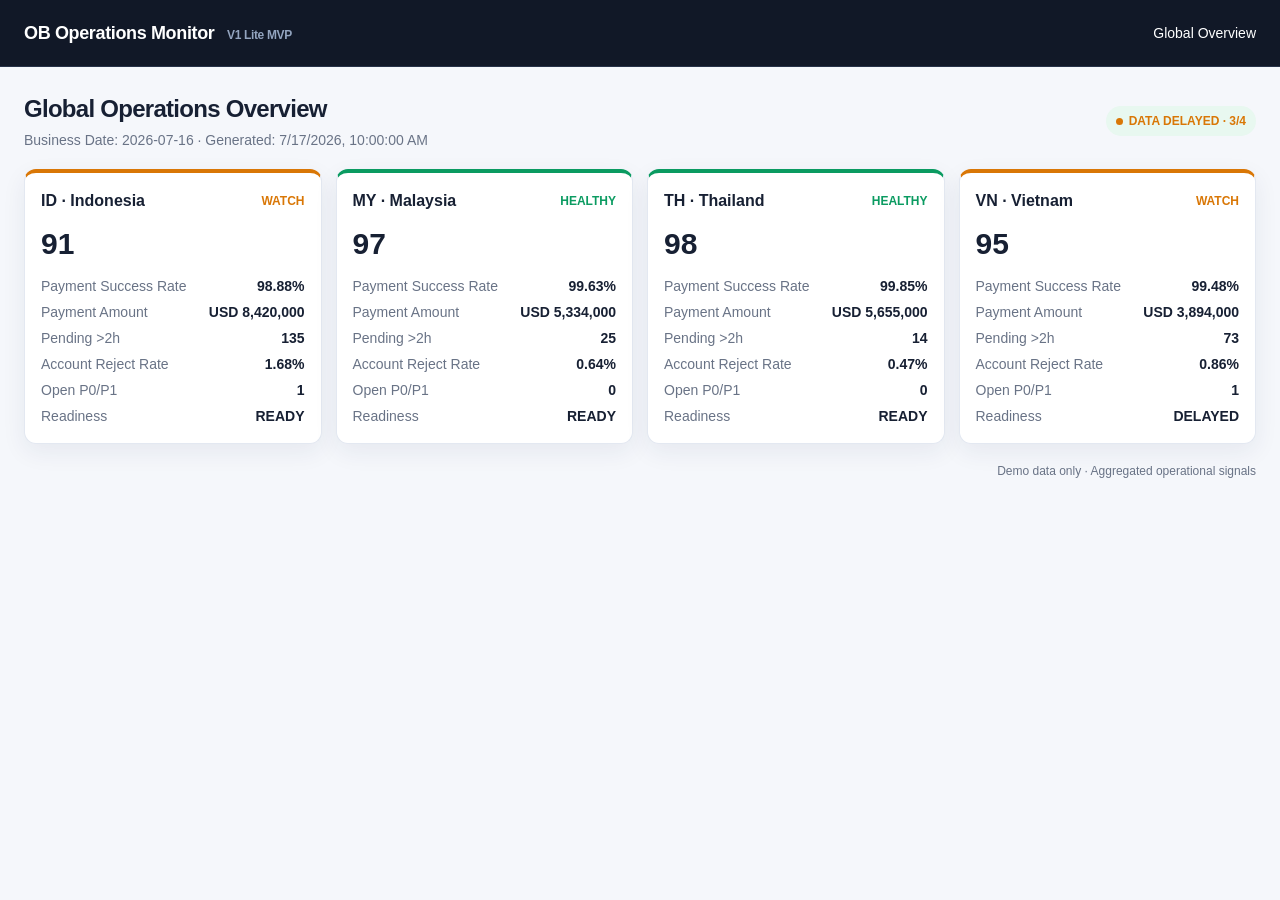
==== commit 679f1df6: "fix: clarify overview readiness and empty rates" ====
--- a/prototype/index.html
+++ b/prototype/index.html
@@ -21,7 +21,7 @@
         <h1 id="pageTitle">Global Operations Overview</h1>
         <p class="subtitle" id="reportMetadata">T+1 regional payment and bank-account health</p>
       </div>
-      <span class="badge" id="readinessSummary"><span class="dot"></span>LOADING DATA</span>
+      <span class="badge" id="readinessSummary" role="status" aria-live="polite"><span class="dot"></span>LOADING DATA</span>
     </section>
 
     <p id="loadingState" role="status">Loading regional operations data…</p>
